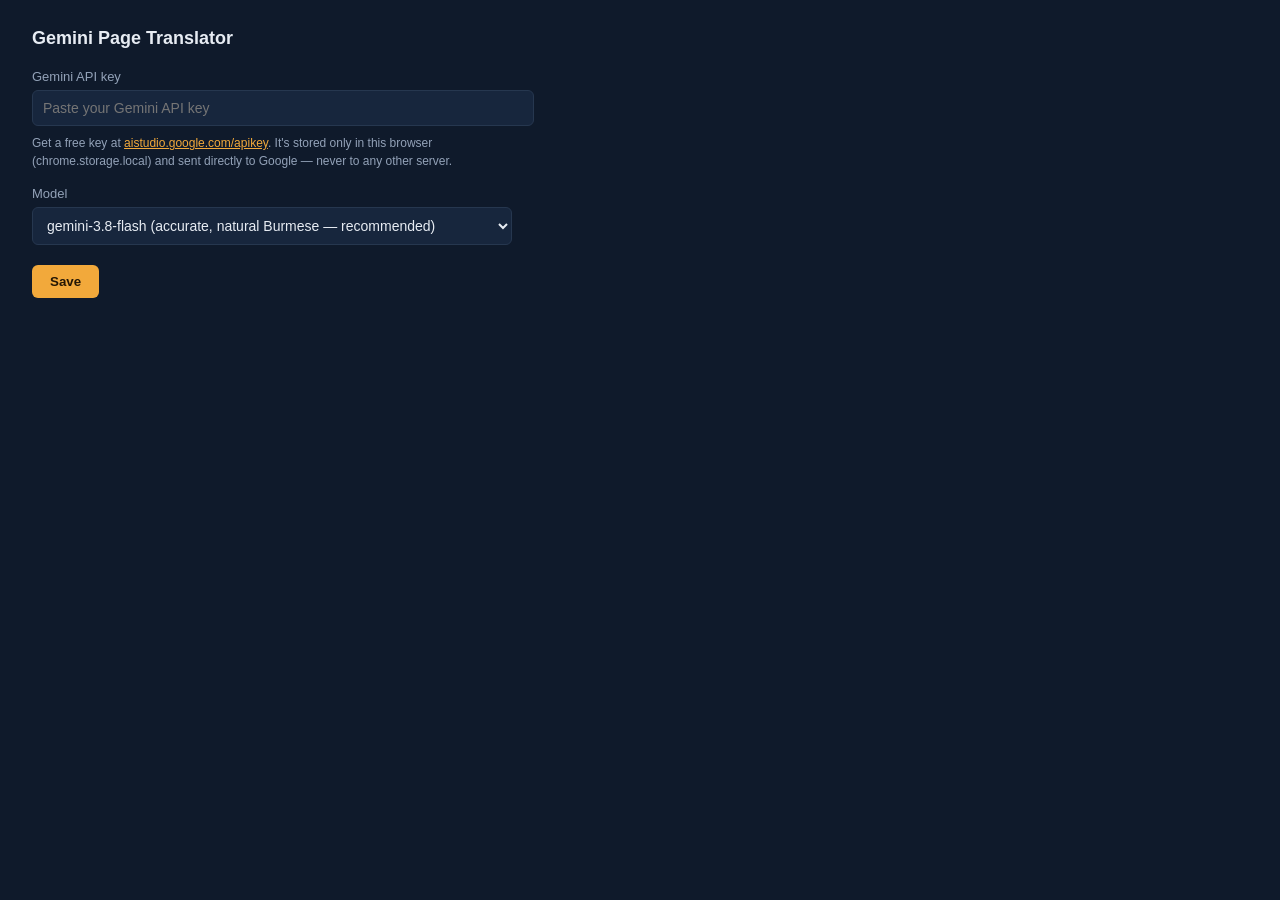
==== options.html @ 830baa6e "Gemini Page Translator v1.1.0: Chrome side-panel extension, Burmese via own Gemini key Rebuilt from " ====
<!doctype html>
<html lang="en">
<head>
<meta charset="utf-8" />
<title>Gemini Page Translator — Settings</title>
<link rel="stylesheet" href="options.css" />
</head>
<body>
  <h1>Gemini Page Translator</h1>

  <label for="apiKey">Gemini API key</label>
  <input id="apiKey" type="password" placeholder="Paste your Gemini API key" autocomplete="off" />
  <p class="hint">
    Get a free key at
    <a href="https://aistudio.google.com/apikey" target="_blank" rel="noopener">aistudio.google.com/apikey</a>.
    It's stored only in this browser (chrome.storage.local) and sent directly to Google — never to any other server.
  </p>

  <label for="model">Model</label>
  <select id="model">
    <option value="gemini-3.8-flash">gemini-3.8-flash (accurate, natural Burmese — recommended)</option>
    <option value="gemini-flash-lite-latest">gemini-flash-lite-latest (fastest, rougher Burmese)</option>
    <option value="gemini-3.1-pro-preview">gemini-3.1-pro-preview (best Burmese, slow)</option>
  </select>

  <button id="saveBtn">Save</button>
  <span id="savedMsg" class="saved" hidden>Saved.</span>

  <script src="options.js"></script>
</body>
</html>
---- options.css ----
:root {
  --navy: #0f1a2b;
  --navy-light: #17263d;
  --amber: #f2a93b;
  --text: #e7ecf3;
  --text-dim: #93a2b8;
  --border: #26374f;
}

body {
  margin: 0;
  max-width: 480px;
  padding: 28px 32px;
  font-family: -apple-system, "Segoe UI", Roboto, sans-serif;
  background: var(--navy);
  color: var(--text);
}

h1 {
  font-size: 18px;
  margin: 0 0 20px;
}

label {
  display: block;
  font-size: 13px;
  color: var(--text-dim);
  margin: 16px 0 6px;
}

input,
select {
  width: 100%;
  padding: 9px 10px;
  background: var(--navy-light);
  border: 1px solid var(--border);
  border-radius: 6px;
  color: var(--text);
  font-size: 14px;
}

.hint {
  font-size: 12px;
  color: var(--text-dim);
  margin: 8px 0 0;
  line-height: 1.5;
}

.hint a {
  color: var(--amber);
}

button {
  margin-top: 20px;
  padding: 9px 18px;
  background: var(--amber);
  color: #241705;
  border: none;
  border-radius: 6px;
  font-weight: 600;
  cursor: pointer;
}

.saved {
  margin-left: 10px;
  color: var(--amber);
  font-size: 13px;
}
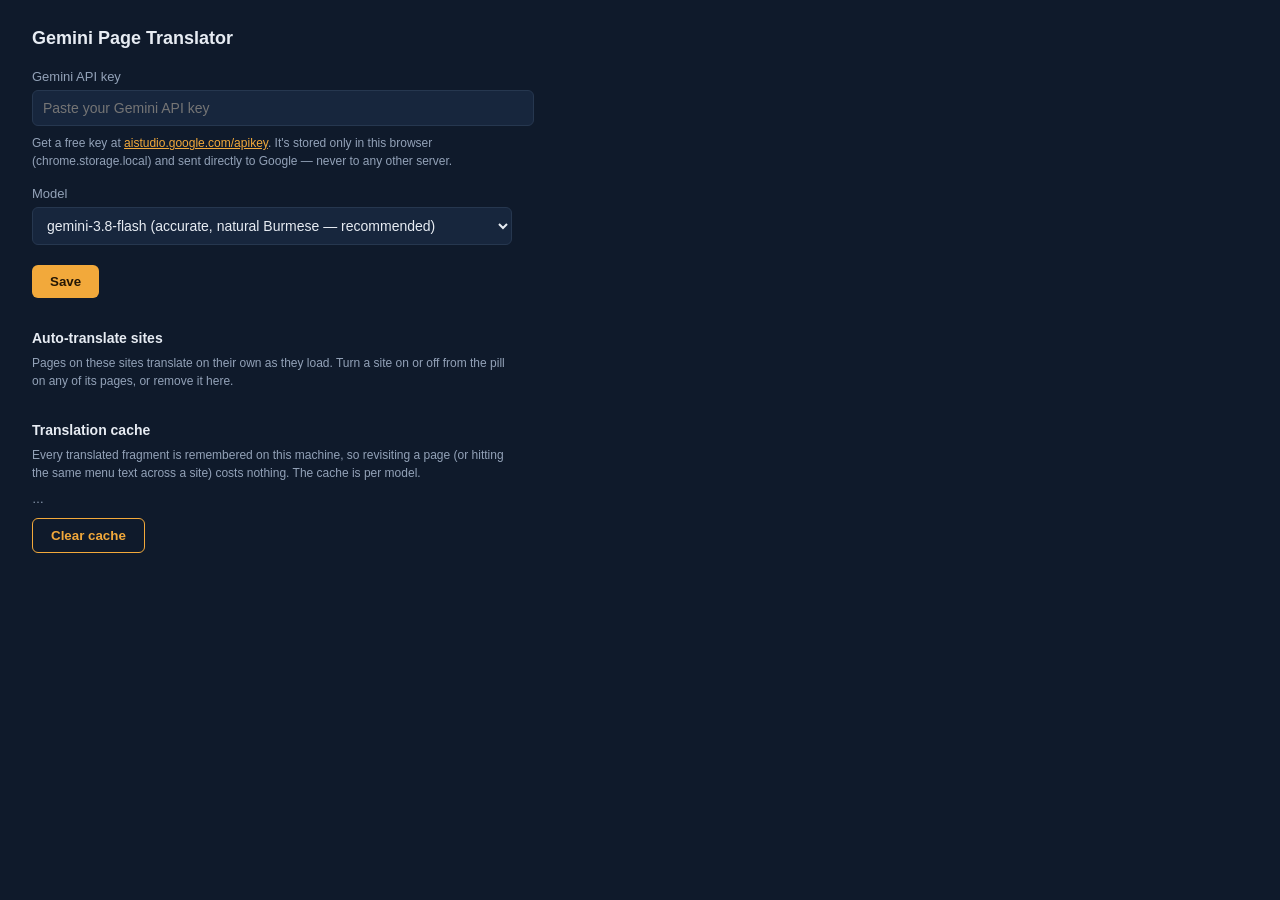
==== commit 374dbc36: "v1.5.0: in-place translation, lazy by viewport, per-site cache, auto mode, hardening In place (v1.2)" ====
--- a/options.html
+++ b/options.html
@@ -26,6 +26,15 @@
   <button id="saveBtn">Save</button>
   <span id="savedMsg" class="saved" hidden>Saved.</span>
 
+  <h2>Auto-translate sites</h2>
+  <p class="hint">Pages on these sites translate on their own as they load. Turn a site on or off from the pill on any of its pages, or remove it here.</p>
+  <ul id="autoSites" class="sites"></ul>
+
+  <h2>Translation cache</h2>
+  <p class="hint">Every translated fragment is remembered on this machine, so revisiting a page (or hitting the same menu text across a site) costs nothing. The cache is per model.</p>
+  <p id="cacheStats" class="hint">…</p>
+  <button id="clearCacheBtn" class="secondary">Clear cache</button>
+
   <script src="options.js"></script>
 </body>
 </html>
--- a/options.css
+++ b/options.css
@@ -66,3 +66,42 @@
   color: var(--amber);
   font-size: 13px;
 }
+
+h2 {
+  font-size: 14px;
+  margin: 32px 0 6px;
+  color: var(--text);
+}
+
+button.secondary {
+  background: transparent;
+  color: var(--amber);
+  border: 1px solid var(--amber);
+  margin-top: 10px;
+}
+
+.sites {
+  list-style: none;
+  padding: 0;
+  margin: 8px 0 0;
+}
+
+.sites li {
+  display: flex;
+  justify-content: space-between;
+  align-items: center;
+  padding: 6px 0;
+  border-bottom: 1px solid var(--border);
+  font-size: 13px;
+}
+
+.sites li.empty {
+  color: var(--text-dim);
+  border-bottom: none;
+}
+
+.sites button {
+  margin: 0;
+  padding: 3px 10px;
+  font-size: 12px;
+}
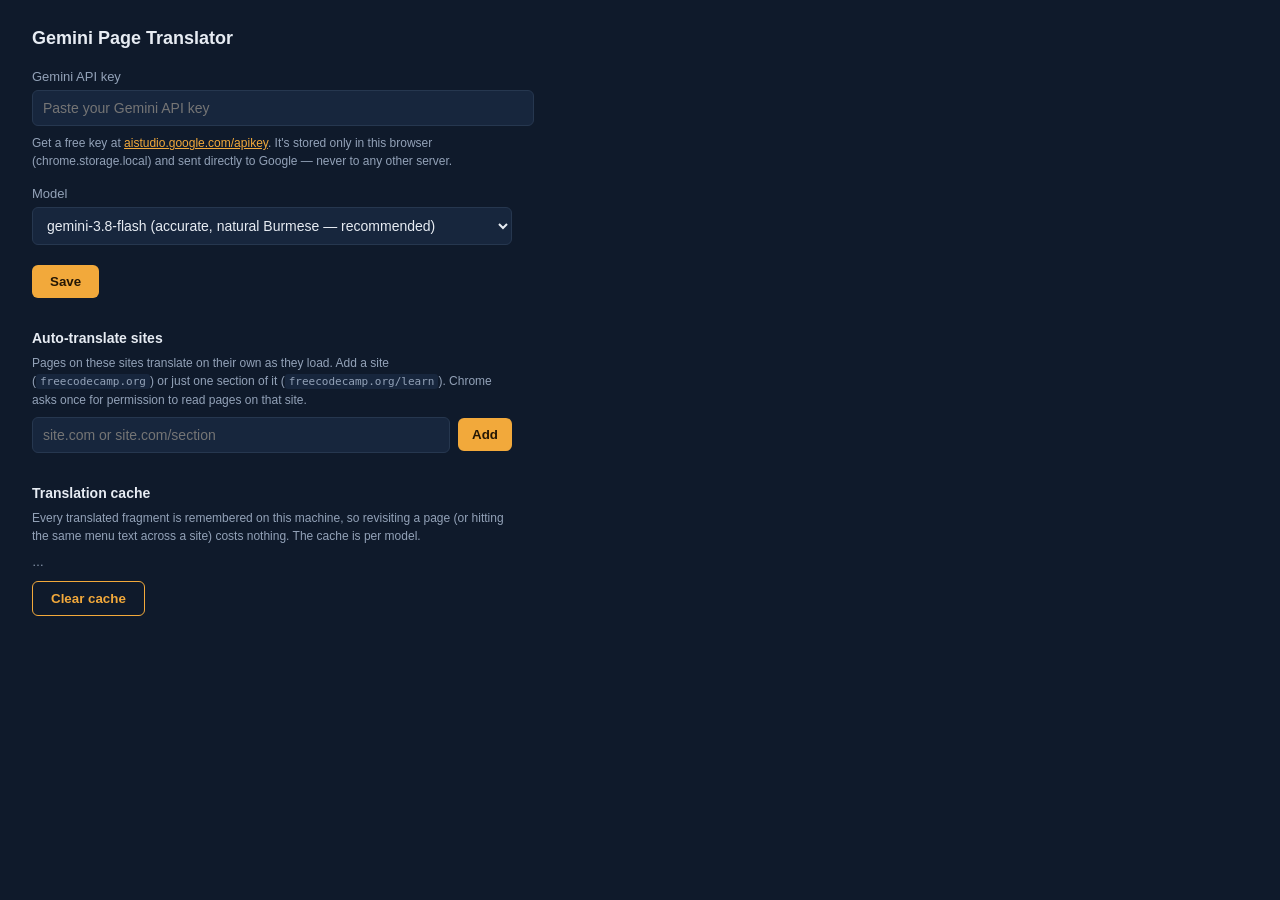
==== commit ca73245c: "v1.6.0: streamed translations, optional host permissions, shorter prompt, path-scoped auto sites, sh" ====
--- a/options.html
+++ b/options.html
@@ -27,7 +27,12 @@
   <span id="savedMsg" class="saved" hidden>Saved.</span>
 
   <h2>Auto-translate sites</h2>
-  <p class="hint">Pages on these sites translate on their own as they load. Turn a site on or off from the pill on any of its pages, or remove it here.</p>
+  <p class="hint">Pages on these sites translate on their own as they load. Add a site (<code>freecodecamp.org</code>) or just one section of it (<code>freecodecamp.org/learn</code>). Chrome asks once for permission to read pages on that site.</p>
+  <div class="row">
+    <input id="autoEntry" type="text" placeholder="site.com or site.com/section" autocomplete="off" spellcheck="false" />
+    <button id="autoAddBtn">Add</button>
+  </div>
+  <p id="autoMsg" class="hint" hidden></p>
   <ul id="autoSites" class="sites"></ul>
 
   <h2>Translation cache</h2>
--- a/options.css
+++ b/options.css
@@ -105,3 +105,27 @@
   padding: 3px 10px;
   font-size: 12px;
 }
+
+.row {
+  display: flex;
+  gap: 8px;
+  align-items: center;
+  margin-top: 8px;
+}
+
+.row input {
+  flex: 1;
+}
+
+.row button {
+  margin-top: 0;
+  padding: 9px 14px;
+}
+
+.hint code {
+  font-family: ui-monospace, monospace;
+  font-size: 11px;
+  background: var(--navy-light);
+  padding: 1px 4px;
+  border-radius: 3px;
+}
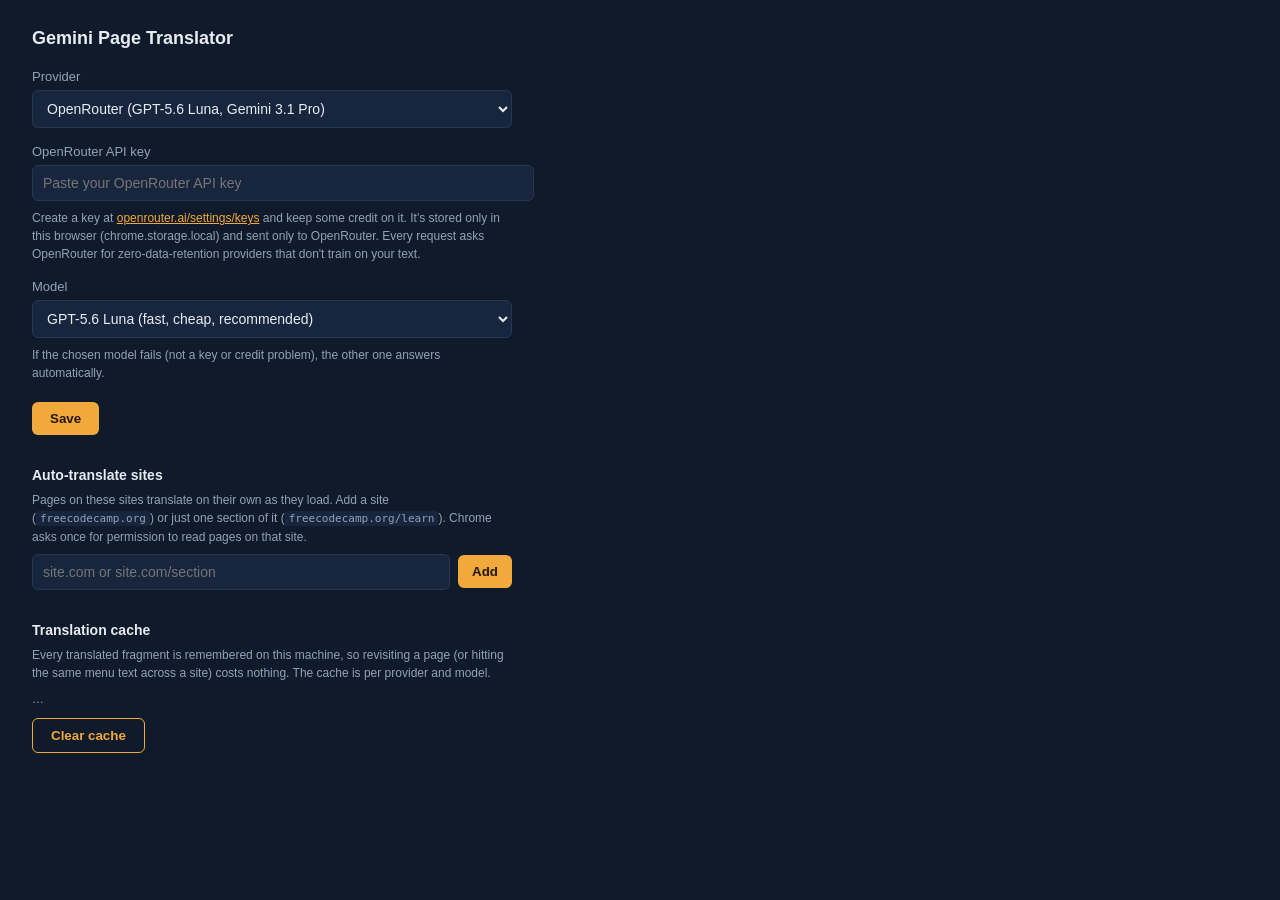
==== commit e8544bbf: "v1.8.0: OpenRouter provider (GPT-5.6 Luna default, Gemini 3.1 Pro fallback) OpenRouter chat completi" ====
--- a/options.html
+++ b/options.html
@@ -8,20 +8,46 @@
 <body>
   <h1>Gemini Page Translator</h1>
 
-  <label for="apiKey">Gemini API key</label>
-  <input id="apiKey" type="password" placeholder="Paste your Gemini API key" autocomplete="off" />
-  <p class="hint">
-    Get a free key at
-    <a href="https://aistudio.google.com/apikey" target="_blank" rel="noopener">aistudio.google.com/apikey</a>.
-    It's stored only in this browser (chrome.storage.local) and sent directly to Google — never to any other server.
-  </p>
+  <label for="provider">Provider</label>
+  <select id="provider">
+    <option value="openrouter">OpenRouter (GPT-5.6 Luna, Gemini 3.1 Pro)</option>
+    <option value="gemini">Google Gemini (direct)</option>
+  </select>
 
-  <label for="model">Model</label>
-  <select id="model">
-    <option value="gemini-3.8-flash">gemini-3.8-flash (accurate, natural Burmese — recommended)</option>
-    <option value="gemini-flash-lite-latest">gemini-flash-lite-latest (fastest, rougher Burmese)</option>
-    <option value="gemini-3.1-pro-preview">gemini-3.1-pro-preview (best Burmese, slow)</option>
-  </select>
+  <div id="orSection">
+    <label for="openrouterKey">OpenRouter API key</label>
+    <input id="openrouterKey" type="password" placeholder="Paste your OpenRouter API key" autocomplete="off" spellcheck="false" />
+    <p class="hint">
+      Create a key at
+      <a href="https://openrouter.ai/settings/keys" target="_blank" rel="noopener">openrouter.ai/settings/keys</a>
+      and keep some credit on it. It's stored only in this browser (chrome.storage.local) and sent only to OpenRouter.
+      Every request asks OpenRouter for zero-data-retention providers that don't train on your text.
+    </p>
+
+    <label for="openrouterModel">Model</label>
+    <select id="openrouterModel">
+      <option value="openai/gpt-5.6-luna">GPT-5.6 Luna (fast, cheap, recommended)</option>
+      <option value="google/gemini-3.1-pro-preview">Gemini 3.1 Pro (best Burmese, slower, pricier)</option>
+    </select>
+    <p class="hint">If the chosen model fails (not a key or credit problem), the other one answers automatically.</p>
+  </div>
+
+  <div id="geminiSection" hidden>
+    <label for="apiKey">Gemini API key</label>
+    <input id="apiKey" type="password" placeholder="Paste your Gemini API key" autocomplete="off" />
+    <p class="hint">
+      Get a key at
+      <a href="https://aistudio.google.com/apikey" target="_blank" rel="noopener">aistudio.google.com/apikey</a>.
+      It's stored only in this browser (chrome.storage.local) and sent directly to Google — never to any other server.
+    </p>
+
+    <label for="model">Model</label>
+    <select id="model">
+      <option value="gemini-3.8-flash">gemini-3.8-flash (accurate, natural Burmese)</option>
+      <option value="gemini-flash-lite-latest">gemini-flash-lite-latest (fastest, rougher Burmese)</option>
+      <option value="gemini-3.1-pro-preview">gemini-3.1-pro-preview (best Burmese, slow)</option>
+    </select>
+  </div>
 
   <button id="saveBtn">Save</button>
   <span id="savedMsg" class="saved" hidden>Saved.</span>
@@ -36,7 +62,7 @@
   <ul id="autoSites" class="sites"></ul>
 
   <h2>Translation cache</h2>
-  <p class="hint">Every translated fragment is remembered on this machine, so revisiting a page (or hitting the same menu text across a site) costs nothing. The cache is per model.</p>
+  <p class="hint">Every translated fragment is remembered on this machine, so revisiting a page (or hitting the same menu text across a site) costs nothing. The cache is per provider and model.</p>
   <p id="cacheStats" class="hint">…</p>
   <button id="clearCacheBtn" class="secondary">Clear cache</button>
 
--- a/options.css
+++ b/options.css
@@ -129,3 +129,8 @@
   padding: 1px 4px;
   border-radius: 3px;
 }
+
+.sites li > span:last-child {
+  display: flex;
+  gap: 6px;
+}
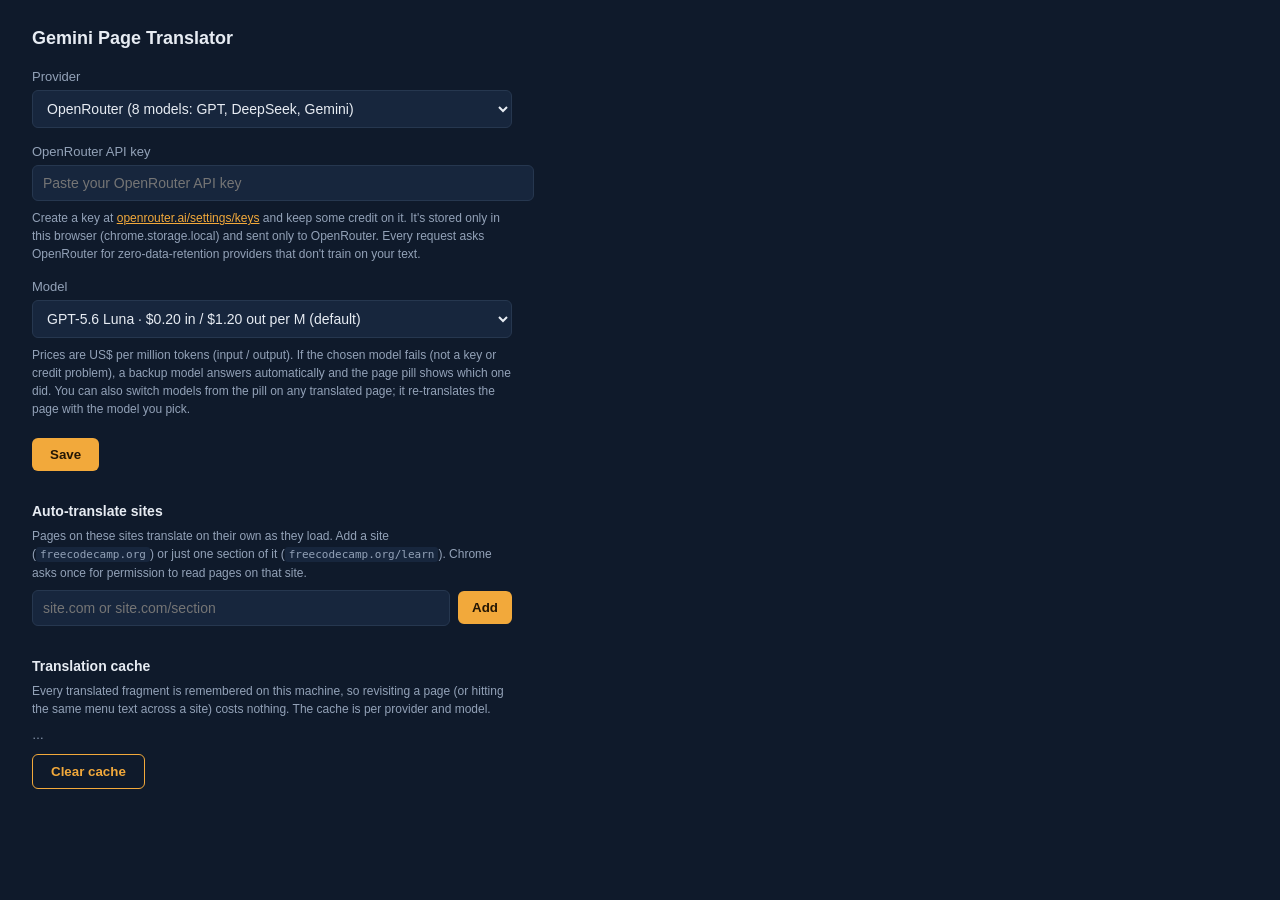
==== commit 4ac90e7f: "v1.9.0: 8 OpenRouter models, model picker in the pill, answered-by tag Adds GPT-6 Luna, DeepSeek V4 " ====
--- a/options.html
+++ b/options.html
@@ -10,7 +10,7 @@
 
   <label for="provider">Provider</label>
   <select id="provider">
-    <option value="openrouter">OpenRouter (GPT-5.6 Luna, Gemini 3.1 Pro)</option>
+    <option value="openrouter">OpenRouter (8 models: GPT, DeepSeek, Gemini)</option>
     <option value="gemini">Google Gemini (direct)</option>
   </select>
 
@@ -25,11 +25,8 @@
     </p>
 
     <label for="openrouterModel">Model</label>
-    <select id="openrouterModel">
-      <option value="openai/gpt-5.6-luna">GPT-5.6 Luna (fast, cheap, recommended)</option>
-      <option value="google/gemini-3.1-pro-preview">Gemini 3.1 Pro (best Burmese, slower, pricier)</option>
-    </select>
-    <p class="hint">If the chosen model fails (not a key or credit problem), the other one answers automatically.</p>
+    <select id="openrouterModel"></select>
+    <p class="hint">Prices are US$ per million tokens (input / output). If the chosen model fails (not a key or credit problem), a backup model answers automatically and the page pill shows which one did. You can also switch models from the pill on any translated page; it re-translates the page with the model you pick.</p>
   </div>
 
   <div id="geminiSection" hidden>
@@ -66,6 +63,7 @@
   <p id="cacheStats" class="hint">…</p>
   <button id="clearCacheBtn" class="secondary">Clear cache</button>
 
+  <script src="openrouter.js"></script>
   <script src="options.js"></script>
 </body>
 </html>
